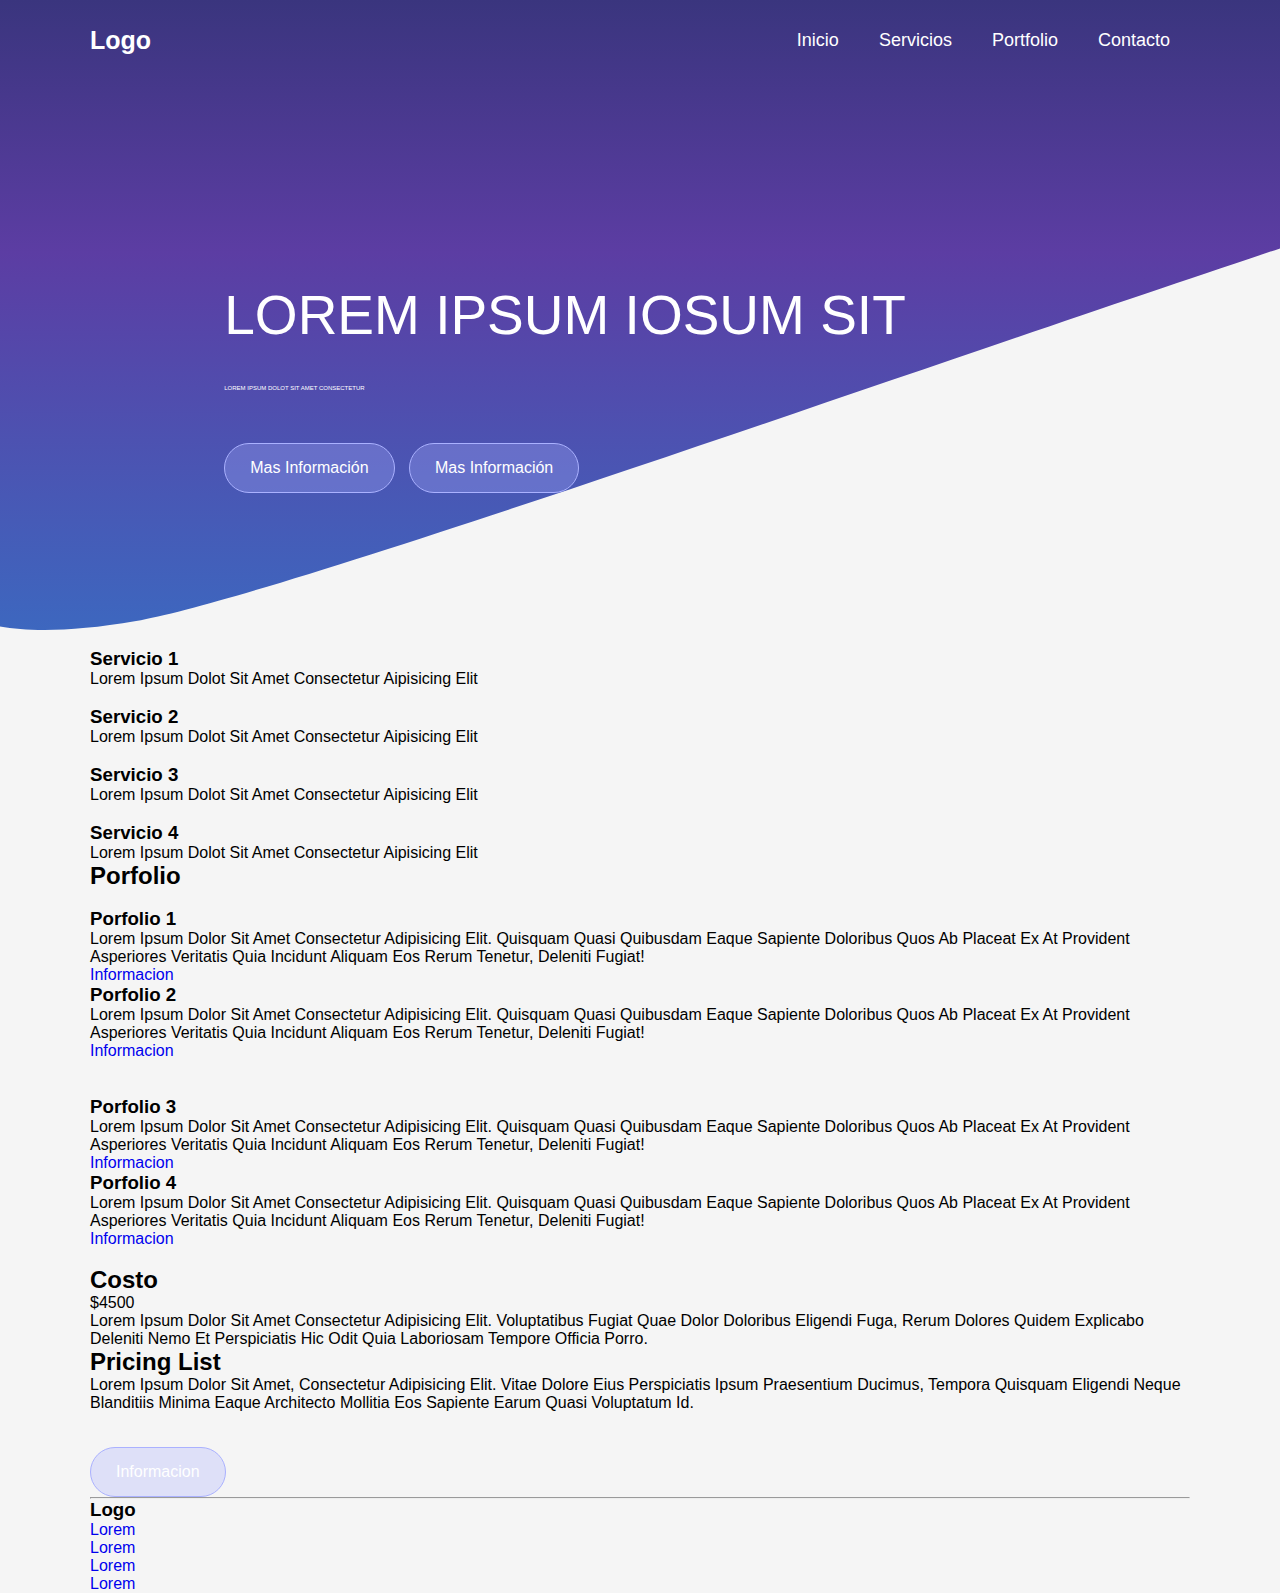
==== Astronauta/index.html @ 0f34a9a3 "nuevo" ====
<!DOCTYPE html>
<html lang="en">
<head>
    <meta charset="UTF-8">
    <meta http-equiv="X-UA-Compatible" content="IE=edge">
    <meta name="viewport" content="width=device-width, initial-scale=1.0">
    <title>Astronauta</title>
    <link rel="stylesheet" href="index.css">
</head>
<body>

    <header>
        <div class="menu container">
            <a href="#" class="logo">Logo</a>
            <input type="checkbox" id="menu">
            <label for="menu">
                <img src="images/menu-btn.png" class="menu-icono" alt="">
            </label>

            <nav class="navbar">
                <ul>
                    <li><a href="#">Inicio</a></li>
                    <li><a href="#">Servicios</a></li>
                    <li><a href="#">Portfolio</a></li>
                    <li><a href="#">Contacto</a></li>
                </ul>
            </nav>
        </div>

        <div class="header-content container">
            <div class="content">
                <h1>Lorem ipsum iosum sit</h1>
                <p>
                    Lorem ipsum dolot sit amet consectetur
                </p>
                <a href="#" class="btn-1">Mas información</a>
                <a href="#" class="btn-1">Mas información</a>
            </div>
            <img src="images/astronauta.png" alt="">
        </div>
    </header>

    <main class="services container">
        <div class="service">
            <img src="images/icon1.svg" alt="">
            <h3>Servicio 1</h3>
            <p>
                Lorem ipsum dolot sit amet consectetur aipisicing elit
            </p>
        </div>
        <div class="service">
            <img src="images/icon2.svg" alt="">
            <h3>Servicio 2</h3>
            <p>
                Lorem ipsum dolot sit amet consectetur aipisicing elit
            </p>
        </div>
        <div class="service">
            <img src="images/icon3.svg" alt="">
            <h3>Servicio 3</h3>
            <p>
                Lorem ipsum dolot sit amet consectetur aipisicing elit
            </p>
        </div>
        <div class="service">
            <img src="images/icon4.svg" alt="">
            <h3>Servicio 4</h3>
            <p>
                Lorem ipsum dolot sit amet consectetur aipisicing elit
            </p>
        </div>
    </main>

    <section class="porfolios container">
        <h2>Porfolio</h2>
        <div class="porfolio">
            <img src="images/img1.png" alt="">
            <div class="porfolio-1">
                <h3>Porfolio 1</h3>
                <p>
                    Lorem ipsum dolor sit amet consectetur adipisicing elit. Quisquam quasi quibusdam eaque sapiente doloribus quos ab placeat ex at provident asperiores veritatis quia incidunt aliquam eos rerum tenetur, deleniti fugiat!
                </p>
                <a href="#" class="btn-2">Informacion</a>
            </div>
        </div>
        <div class="porfolio">
            <div class="porfolio-2">
                <h3>Porfolio 2</h3>
                <p>
                    Lorem ipsum dolor sit amet consectetur adipisicing elit. Quisquam quasi quibusdam eaque sapiente doloribus quos ab placeat ex at provident asperiores veritatis quia incidunt aliquam eos rerum tenetur, deleniti fugiat!
                </p>
                <a href="#" class="btn-2">Informacion</a>
            </div>
            <img src="images/img2.png" alt="">
        </div>

        <div class="porfolio">
        <img src="images/img3.png" alt="">
            <div class="porfolio-1">

                <h3>Porfolio 3</h3>
                <p>
                    Lorem ipsum dolor sit amet consectetur adipisicing elit. Quisquam quasi quibusdam eaque sapiente doloribus quos ab placeat ex at provident asperiores veritatis quia incidunt aliquam eos rerum tenetur, deleniti fugiat!
                </p>
                <a href="#" class="btn-2">Informacion</a>
            </div>
        </div>

        <div class="porfolio">
            <div class="porfolio-2">
                <h3>Porfolio 4</h3>
                <p>
                    Lorem ipsum dolor sit amet consectetur adipisicing elit. Quisquam quasi quibusdam eaque sapiente doloribus quos ab placeat ex at provident asperiores veritatis quia incidunt aliquam eos rerum tenetur, deleniti fugiat!
                </p>
                <a href="#" class="btn-2">Informacion</a>
            </div>
            <img src="images/img4.png" alt="">
        </div>
    </section>

<footer>
    <div class="container">
        <div class="info">
            <div class="info-content">

                <div class="info-price">
                    <h2>Costo</h2>
                    <p class="price">$4500</p>
                    <p>
                        Lorem ipsum dolor sit amet consectetur adipisicing elit. Voluptatibus fugiat quae dolor doloribus eligendi fuga, rerum dolores quidem explicabo deleniti nemo et perspiciatis hic odit quia laboriosam tempore officia porro.
                    </p>
                </div>
                <div class="info-txt">
                    <h2>Pricing list</h2>
                    <p>
                        Lorem ipsum dolor sit amet, consectetur adipisicing elit. Vitae dolore eius perspiciatis ipsum praesentium ducimus, tempora quisquam eligendi neque blanditiis minima eaque architecto mollitia eos sapiente earum quasi voluptatum id.
                    </p>
                    <a href="#" class="btn-1">Informacion</a>
                </div>
            </div>
            <hr>
            <div class="enlaces">
                <h3>Logo</h3>
                <div class="enlace">
                    <li><a href="#">lorem</a></li>
                    <li><a href="#">lorem</a></li>
                    <li><a href="#">lorem</a></li>
                    <li><a href="#">lorem</a></li>
                </div>
            </div>
        </div>

    </div>
</footer>



    
</body>
</html>
---- Astronauta/index.css ----
* {
    margin: 0;
    padding: 0;
    box-sizing: border-box;
    text-transform: capitalize;
    text-decoration: none;
    list-style:none;
    font-family: 'Poppins', sans-serif;

}



body {
    background-color: #f5f5f5;
}


header {
    background: url('/Astronauta/imagenes/hero.svg');
    background-position: center bottom;
    background-repeat: no-repeat;
    background-size: cover;
    min-height: 70vh;
    display: flex;
    align-items: center;
}

.container {
    max-width: 1100px;
    margin: 0 auto;
    
}
.menu{
    position: absolute;
    top: 10px;
    left: 0;
    right: 0;
    display: flex;
    align-items: center;
    justify-content: space-between;
    z-index: 1000;
}

.menu .logo {
    font-weight: 700;
    font-size: 25px;
    color: white;
}
.menu .navbar ul li{
    position: relative;
    float:left;
}
.menu .navbar ul li a{
    font-size: 18px;
    padding: 20px;
    color: white;
    display: block;
}
.menu .navbar ul li a:hover{
    color: #0eaef3;
}
#menu{
display: none;
}

.menu-icon {
    width: 25px;
}

.nav ul {
    cursor: pointer;
    display: none;
}



.header-content {
    display: flex;
    
}
.content{
    padding: 150px 150px 0 0;
}

.content h1{
    color: white;
    font-size: 55px;
    text-transform: uppercase;
    font-weight: 500;
    line-height: 55px;
}

.content p{
    margin-top: 25px;
    color: white;
    text-transform: uppercase;
    font-size: 35%;
    line-height: 40px;
}
.btn-1{
    display: inline-block;
    background-color: rgba(170, 177, 255, 0.3);
    border: 1px solid #AAB1FF;
    margin: 35px 10px 0 0;
    padding: 15px 25px ;
    color: white;
    border-radius: 25px;
}
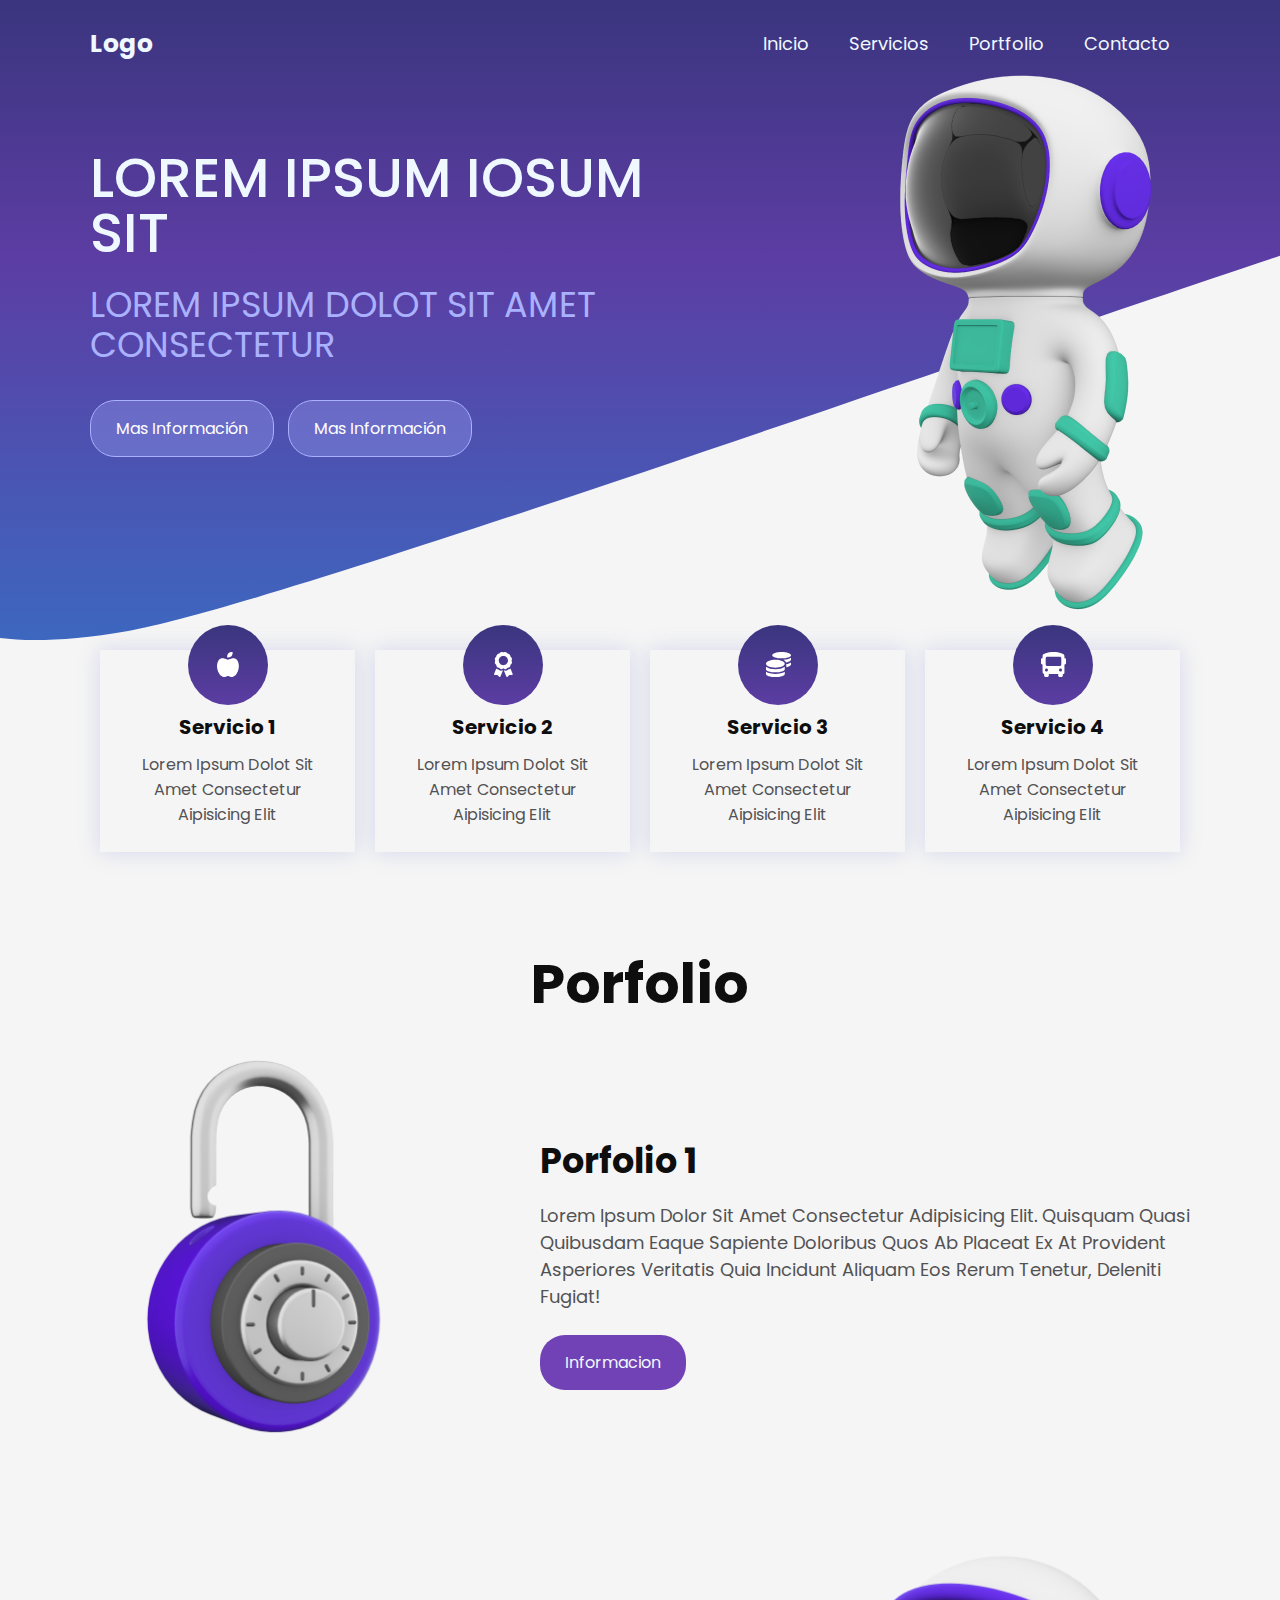
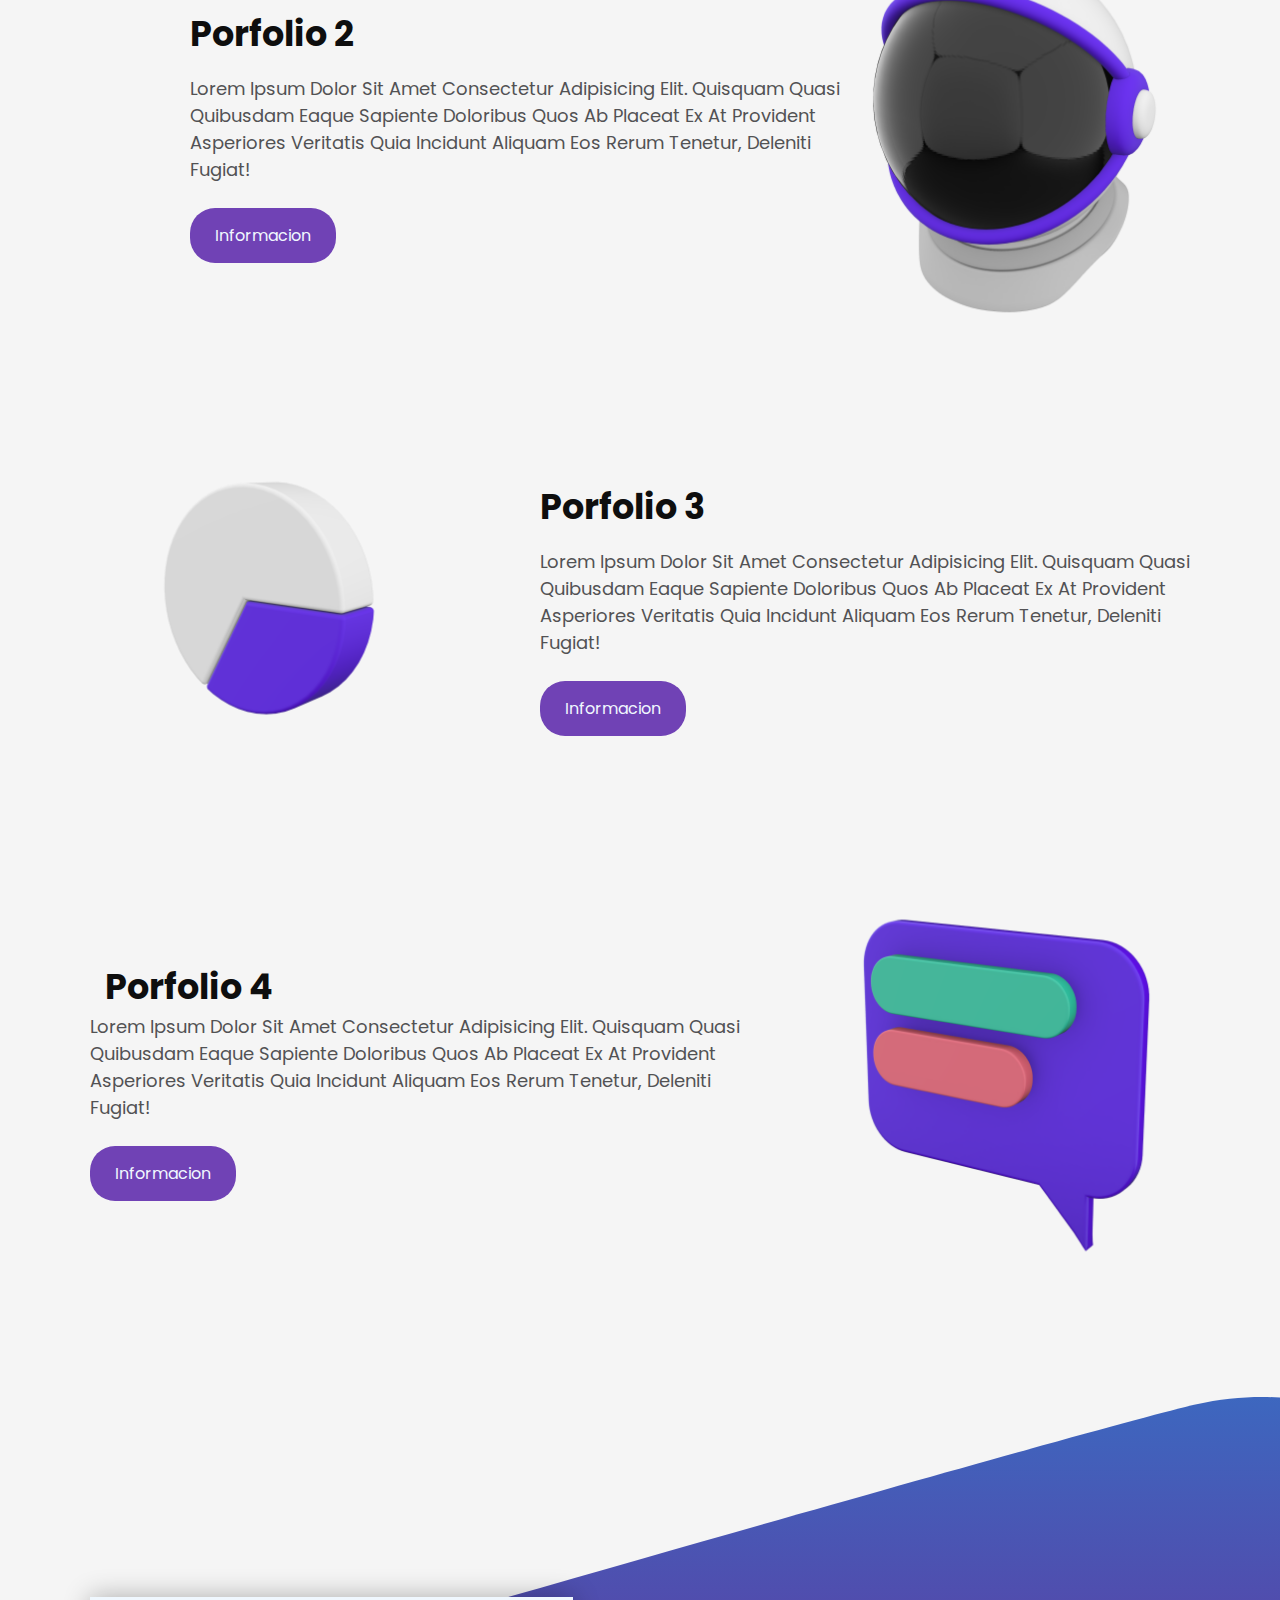
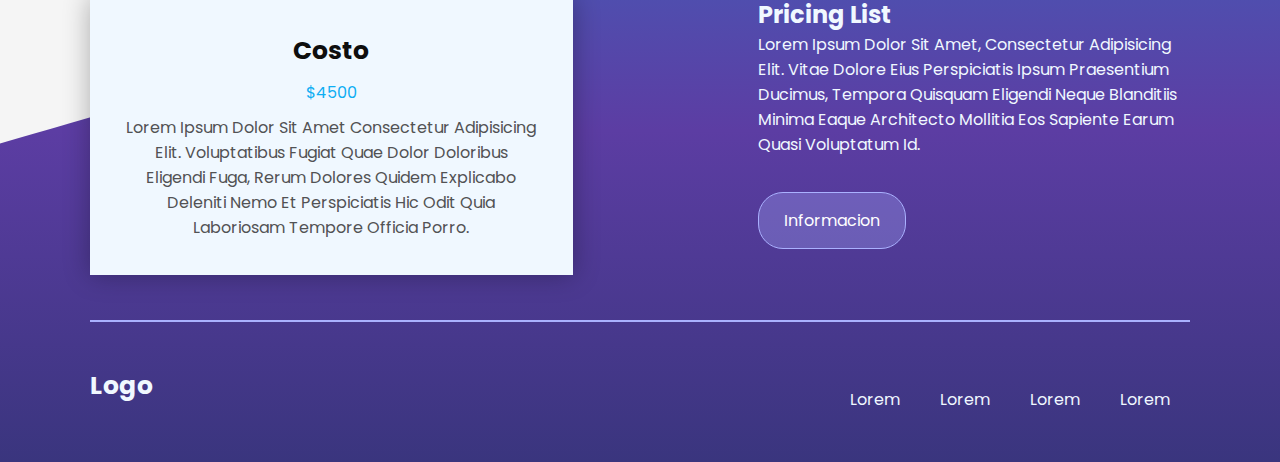
==== commit e805c0ae: "trabajos FCT" ====
--- a/Astronauta/index.html
+++ b/Astronauta/index.html
@@ -5,7 +5,8 @@
     <meta http-equiv="X-UA-Compatible" content="IE=edge">
     <meta name="viewport" content="width=device-width, initial-scale=1.0">
     <title>Astronauta</title>
-    <link rel="stylesheet" href="index.css">
+    <link rel="stylesheet" href="style.css">
+    <link href="https://fonts.googleapis.com/css2?family=Poppins:wght@500;600;700&display=swap" rel="stylesheet">
 </head>
 <body>
 
@@ -14,7 +15,7 @@
             <a href="#" class="logo">Logo</a>
             <input type="checkbox" id="menu">
             <label for="menu">
-                <img src="images/menu-btn.png" class="menu-icono" alt="">
+                <img src="/Astronauta/imagenes/menu-btn.png" class="menu-icono" alt="">
             </label>
 
             <nav class="navbar">
@@ -36,34 +37,34 @@
                 <a href="#" class="btn-1">Mas información</a>
                 <a href="#" class="btn-1">Mas información</a>
             </div>
-            <img src="images/astronauta.png" alt="">
+            <img src="/Astronauta/imagenes/astronauta.png" alt="">
         </div>
     </header>
 
     <main class="services container">
         <div class="service">
-            <img src="images/icon1.svg" alt="">
+            <img src="/Astronauta/imagenes/icon1.svg" alt="">
             <h3>Servicio 1</h3>
             <p>
                 Lorem ipsum dolot sit amet consectetur aipisicing elit
             </p>
         </div>
         <div class="service">
-            <img src="images/icon2.svg" alt="">
+            <img src="/Astronauta/imagenes/icon2.svg" alt="">
             <h3>Servicio 2</h3>
             <p>
                 Lorem ipsum dolot sit amet consectetur aipisicing elit
             </p>
         </div>
         <div class="service">
-            <img src="images/icon3.svg" alt="">
+            <img src="/Astronauta/imagenes/icon3.svg" alt="">
             <h3>Servicio 3</h3>
             <p>
                 Lorem ipsum dolot sit amet consectetur aipisicing elit
             </p>
         </div>
         <div class="service">
-            <img src="images/icon4.svg" alt="">
+            <img src="/Astronauta/imagenes/icon4.svg" alt="">
             <h3>Servicio 4</h3>
             <p>
                 Lorem ipsum dolot sit amet consectetur aipisicing elit
@@ -74,7 +75,7 @@
     <section class="porfolios container">
         <h2>Porfolio</h2>
         <div class="porfolio">
-            <img src="images/img1.png" alt="">
+            <img src="/Astronauta/imagenes/img1.png" alt="">
             <div class="porfolio-1">
                 <h3>Porfolio 1</h3>
                 <p>
@@ -83,19 +84,20 @@
                 <a href="#" class="btn-2">Informacion</a>
             </div>
         </div>
+        
         <div class="porfolio">
-            <div class="porfolio-2">
+            <div class="porfolio-1">
                 <h3>Porfolio 2</h3>
                 <p>
                     Lorem ipsum dolor sit amet consectetur adipisicing elit. Quisquam quasi quibusdam eaque sapiente doloribus quos ab placeat ex at provident asperiores veritatis quia incidunt aliquam eos rerum tenetur, deleniti fugiat!
                 </p>
                 <a href="#" class="btn-2">Informacion</a>
             </div>
-            <img src="images/img2.png" alt="">
+            <img src="/Astronauta/imagenes/img2.png" alt="">
         </div>
 
         <div class="porfolio">
-        <img src="images/img3.png" alt="">
+        <img src="/Astronauta/imagenes/img3.png" alt="">
             <div class="porfolio-1">
 
                 <h3>Porfolio 3</h3>
@@ -114,7 +116,7 @@
                 </p>
                 <a href="#" class="btn-2">Informacion</a>
             </div>
-            <img src="images/img4.png" alt="">
+            <img src="/Astronauta/imagenes/img4.png" alt="">
         </div>
     </section>
 
--- a/Astronauta/style.css
+++ b/Astronauta/style.css
@@ -0,0 +1,396 @@
+@import url('https://fonts.googleapis.com/css2?family=Poppins:ital,wght@0,100;0,200;0,300;0,400;0,500;0,600;0,700;0,800;0,900;1,100;1,200;1,300;1,400;1,500;1,600;1,700;1,800;1,900&display=swap');
+
+* {
+    margin: 0;
+    padding: 0;
+    box-sizing: border-box;
+    text-transform: capitalize;
+    text-decoration: none;
+    list-style: none;
+}
+
+body {
+    background-color: #f5f5f5;
+    font-family: 'Poppins', sans-serif;
+
+}
+
+header {
+    background-image: url(imagenes/hero.svg);
+    background-position: center bottom;
+    background-repeat: no-repeat;
+    background-size: cover;
+    min-height: 70vh;
+    display: flex;
+    align-items: center;
+}
+
+.container {
+    max-width: 1100px;
+    margin: 0 auto;
+}
+
+.menu {
+    position: absolute;
+    top: 10px;
+    left: 0;
+    right: 0;
+    display: flex;
+    align-items: center;
+    justify-content: space-between;
+    z-index: 1000;
+}
+
+.menu .logo {
+    font-weight: 700;
+    font-size: 25px;
+    color: aliceblue;
+}
+
+.menu .navbar ul li  {
+    position: relative;
+    float: left;
+}
+
+.menu .navbar ul li a {
+    font-size: 18px;
+    padding: 20px;
+    color: aliceblue;
+    display: block;
+}
+
+.menu .navbar ul li a:hover {
+    color: #0EAEF3;
+}
+
+#menu {
+    display: none;
+}
+
+.menu-icono {
+    width: 25px;
+}
+
+.menu label {
+    cursor: pointer;
+    display: none;
+}
+
+.header-content {
+    display: flex;
+}
+
+.content {
+    padding: 150px 150px 0px 0px;
+}
+
+.content h1 {
+    color: aliceblue;
+    font-size: 55px;
+    text-transform: uppercase;
+    font-weight: 500;
+    line-height: 55px;
+}
+
+.content p {
+    margin-top: 25px;
+    color: #AAB1FF;
+    text-transform: uppercase;
+    font-size: 35px;
+    line-height: 40px;
+}
+
+.btn-1 {
+    display: inline-block;
+    background-color: rgb(170, 177, 255, 0.3);
+    border: 1px solid #AAB1FF;
+    margin: 35px 10px 0px 0px;
+    padding: 15px 25px;
+    color: #ffffff;
+    border-radius: 25px;
+}
+
+.btn-1:hover {
+    background-color: #AAB1FF;
+}
+
+.services {
+    padding: 10px 0px;
+    display: flex;
+    justify-content: space-between;
+    text-align: center;
+}
+
+.service {
+    padding: 25px;
+    margin: 0px 10px;
+    box-shadow: 0px 0px 20px rgba(135, 141, 214, 0.3);
+}
+
+.service img {
+    margin-top: -50px;
+}
+
+.service h3 {
+    font-size: 20px;
+    color: #0E0E0E;
+    margin-bottom: 10px;
+}
+
+.service p {
+    color: #525254;
+    font-size: 16px;
+}
+
+.porfolios {
+    padding: 80px 0px;
+    text-align: center;
+    color: #0E0E0E;
+}
+
+.porfolios h2 {
+    font-size: 55px;
+}
+
+.porfolio {
+    display: flex;
+    align-items: center;
+}
+
+.porfolio img {
+    width: 350px;
+}
+
+.porfolio-1 {
+    text-align: left;
+    margin-left: 100px;
+}
+
+.porfolio-1 h3 {
+    font-size: 35px;
+    margin-bottom: 15px;
+}
+
+.porfolio-1 p {
+    font-size: 18px;
+    color: #525254;
+    margin-bottom: 25px;
+}
+
+.porfolio-2 {
+    text-align: left;
+    margin-right: 100px;
+}
+
+.porfolio-2 h3 {
+    font-size: 35px;
+    margin-left: 15px;
+}
+
+.porfolio-2 p {
+    font-size: 18px;
+    color: #525254;
+    margin-bottom: 25px;
+}
+
+.btn-2 {
+    display: inline-block;
+    padding: 15px 25px;
+    border-radius: 25px;
+    background-color: #7042B5;
+    color: aliceblue;
+}
+
+.btn-2:hover {
+    background-color: #8650D7;
+}
+
+footer {
+    padding: 200px 0px 30px 0px;
+    background-image: url(/Astronauta/imagenes/footer.svg);
+    background-position: top center;
+    background-repeat: no-repeat;
+    background-size: cover;
+}
+
+.info-content {
+    display: flex;
+}
+
+.info-price {
+    padding: 35px;
+    text-align: center;
+    background-color: aliceblue;
+    box-shadow: 0px 0px 25px rgba(0, 0, 0, 0.3);
+    margin: 0px 150px 0px 0px;
+    color: #0E0E0E;
+}
+
+.info-price h2 {
+    font-size: 25px;
+    margin-bottom: 10px;
+}
+
+.price {
+    font-size: 14px;
+    color: #0EAEF3 !important;
+    margin-bottom: 10px;
+}
+
+.info-price p {
+    font-size: 16px;
+    color: #525254;
+}
+
+.info-txt {
+    margin-left: 35px;
+    color: aliceblue;
+}
+
+hr {
+    margin: 45px 0px;
+    border: 0.5px solid #AAB1FF;
+}
+
+.enlaces {
+    display: flex;
+    justify-content: space-between;
+    color: aliceblue;
+}
+
+.enlaces h3 {
+    font-size: 25px;
+}
+
+.enlace {
+    display: flex;
+}
+
+.enlace li a {
+    display: block;
+    margin: 20px;
+    color: aliceblue;
+}
+
+.enlace li a:hover {
+    color: #0EAEF3;
+}
+
+@media (max-width:991px) {
+    .menu {
+        padding: 20px;
+    }
+
+    .menu label {
+        display: initial;
+    }
+
+    .menu .navbar {
+        position: absolute;
+        top: 100%;
+        left: 0;
+        right: 0;
+        background-color: #5B50BC;
+        display: none;
+    }
+
+    .menu .navbar ul li {
+        width: 100%;
+    }
+
+    #menu:checked~.navbar {
+        display: initial;
+    }
+
+    header {
+        height: 0vh;
+        padding: 400px 0px;
+        background-position: center center;
+    }
+
+    .header-content {
+        flex-direction: column;
+        text-align: center;
+        align-items: center;
+        padding: 0px 30px;
+    }
+
+    .content {
+        padding: 0px;
+    }
+
+    .content h1 {
+        margin-top: 100px;
+        font-size: 45px;
+    }
+
+    .content p {
+        margin-top: 0px;
+    }
+
+    .header-content img {
+        width: 150px;
+    }
+
+    .services {
+        flex-direction: column;
+        padding: 50px 30px 0px 30px;
+    }
+
+    .service {
+        margin-bottom: 50px;
+    }
+
+    .porfolios {
+        padding: 0px 30px 30px 30px;
+    }
+
+    .porfolios h2 {
+        margin-bottom: 15px;
+    }
+
+    .porfolio {
+        flex-direction: column;
+    }
+
+    .porfolio img {
+        display: none;
+    }
+
+    .porfolio-1 {
+        text-align: center;
+        margin: 0px 0px 25px 0px;
+    }
+
+    footer {
+        padding: 0px 30px 30px 30px;
+    }
+
+    .info-content {
+        flex-direction: column;
+        text-align: center;
+    }
+
+    .info-price {
+        margin: 0px 0px 20px 0px;
+    }
+
+    .info-txt {
+        margin: 0px;
+    }
+
+    hr {
+        margin: 25px 0px;
+    }
+
+    .enlaces {
+        flex-direction: column;
+        align-items: center;
+    }
+
+    .enlace {
+        flex-direction: column;
+    }
+
+
+}
